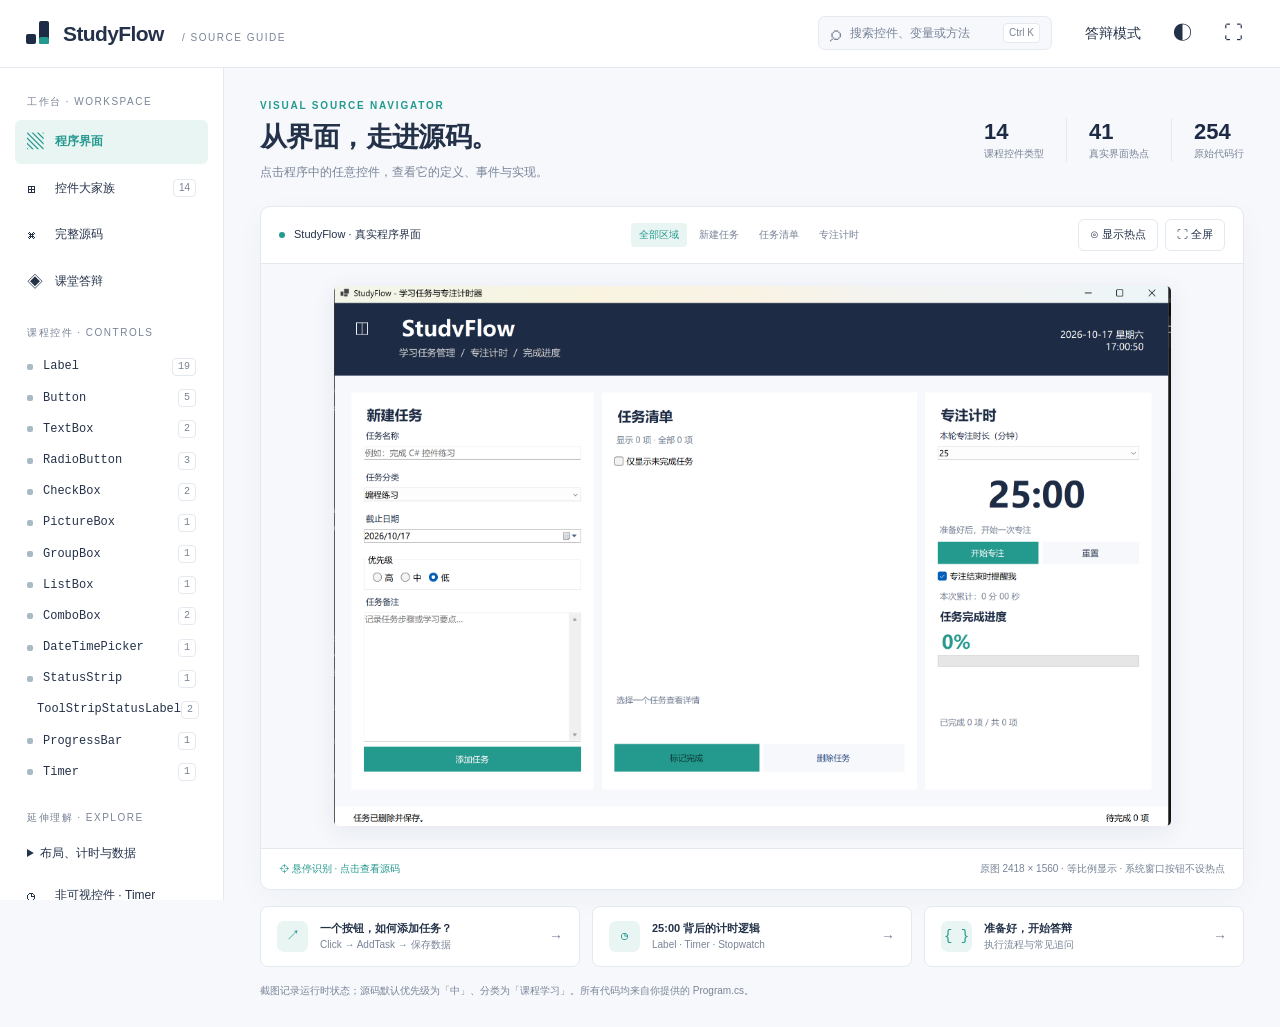
==== index.html @ b40fa9f3 "Build StudyFlow visual C# source defense guide" ====
<!doctype html>
<html lang="zh-CN">
<head>
  <meta charset="utf-8">
  <meta name="viewport" content="width=device-width, initial-scale=1">
  <meta name="theme-color" content="#1D2B44">
  <meta name="description" content="点击真实 StudyFlow 窗口，定位 C# WinForms 控件源码、事件与执行流程。">
  <title>StudyFlow · C# WinForms 可视化源码答辩系统</title>
  <link rel="icon" href="assets/favicon.svg" type="image/svg+xml">
  <link rel="stylesheet" href="style.css">
  <script defer src="data/source-text.js"></script>
  <script defer src="data/source-index.js"></script>
  <script defer src="data/controls.js"></script>
  <script defer src="data/hotspots.js"></script>
  <script defer src="data/explanations.js"></script>
  <script defer src="data/annotations.js"></script>
  <script defer src="data/teaching-lines.js"></script>
  <script defer src="code.js"></script>
  <script defer src="app.js"></script>
</head>
<body>
  <a class="skip-link" href="#main">跳到内容</a>
  <header class="topbar">
    <button class="icon-button mobile-menu" data-action="menu" aria-label="展开控件目录">☰</button>
    <a class="brand" href="#/home"><span class="brand-mark"><i></i><i></i><i></i></span><strong>StudyFlow<span> / SOURCE GUIDE</span></strong></a>
    <div class="top-actions">
      <button class="search-launch" data-action="search"><span>⌕</span> 搜索控件、变量或方法 <kbd>Ctrl K</kbd></button>
      <button class="plain-button" id="defenseToggle" data-action="defense" aria-pressed="false">答辩模式</button>
      <button class="icon-button" data-action="theme" aria-label="切换深浅主题" title="切换深浅主题">◐</button>
      <button class="icon-button" data-action="fullscreen" aria-label="全屏展示" title="全屏展示">⛶</button>
    </div>
  </header>
  <div class="app-shell">
    <aside class="sidebar" id="sidebar" aria-label="主导航"></aside>
    <main id="main" tabindex="-1"></main>
  </div>
  <dialog id="searchDialog" class="search-dialog" aria-label="搜索控件与源码">
    <div class="search-input-row"><span>⌕</span><input id="globalSearch" type="search" placeholder="试试：添加任务、TextBox、倒计时、SaveTasks" autocomplete="off" aria-label="全局搜索"><button class="icon-button" data-action="close-search" aria-label="关闭搜索">×</button></div>
    <div id="searchResults" role="list"></div>
    <footer><span>搜索控件、变量、方法和功能</span><kbd>Esc 关闭</kbd></footer>
  </dialog>
  <div id="hotspotTooltip" class="hotspot-tooltip" role="tooltip" hidden></div>
  <div id="toast" class="toast" role="status" aria-live="polite"></div>
  <noscript>请启用 JavaScript，以使用截图热点和源码导航。</noscript>
</body>
</html>
---- style.css ----
:root{--navy:#1d2b44;--teal:#24998e;--teal-soft:#e9f5f2;--bg:#f6f8fc;--surface:#fff;--text:#243249;--muted:#788497;--border:#e4e9f0;--code-bg:#f8fafc;--code-text:#28384e;--shadow:0 8px 30px #1d2b4409;--code-size:14px;--sidebar:224px;color-scheme:light}
*{box-sizing:border-box}body{margin:0;background:var(--bg);color:var(--text);font-family:Inter,"Segoe UI","Microsoft YaHei UI","Microsoft YaHei",sans-serif;font-size:14px;line-height:1.6}button,input,select{font:inherit}button,a,input,select{outline-offset:4px}button{cursor:pointer}button:disabled{cursor:not-allowed;opacity:.4}a{color:inherit;text-decoration:none}button{color:inherit}svg{display:block}button:focus-visible,a:focus-visible,input:focus-visible,select:focus-visible{outline:2px solid var(--teal)}kbd{font-family:inherit;font-size:10px;border:1px solid var(--border);padding:1px 5px;border-radius:4px;color:var(--muted)}.skip-link{position:fixed;top:-50px;left:20px;z-index:100;padding:10px;background:var(--surface)}.skip-link:focus{top:8px}
.topbar{height:68px;background:var(--surface);border-bottom:1px solid var(--border);display:flex;align-items:center;justify-content:space-between;padding:0 26px;position:sticky;top:0;z-index:30;gap:20px}.brand{display:flex;align-items:center;gap:11px;white-space:nowrap}.brand strong{font-size:21px;letter-spacing:-.6px}.brand strong span{font-size:10px;letter-spacing:1.5px;font-weight:500;color:var(--muted);margin-left:14px}.brand-mark{width:26px;height:28px;position:relative;display:block}.brand-mark i{position:absolute;width:10px;height:10px;background:var(--navy);border-radius:2px;left:0;top:14px}.brand-mark i:nth-child(2){left:13px;top:1px;height:23px}.brand-mark i:nth-child(3){left:13px;top:17px;background:var(--teal);height:7px}.top-actions{display:flex;align-items:center;gap:10px}.icon-button,.plain-button{border:1px solid transparent;background:none;border-radius:7px;padding:7px 10px}.icon-button{font-size:19px;min-width:36px;line-height:1.2}.icon-button:hover,.plain-button:hover{background:var(--bg);border-color:var(--border)}.plain-button[aria-pressed=true]{color:var(--teal);background:var(--teal-soft);border-color:#24998e40}.search-launch{display:flex;align-items:center;gap:9px;border:1px solid var(--border);border-radius:7px;background:var(--bg);color:var(--muted);padding:6px 11px;font-size:12px;margin-right:12px}.search-launch>span{font-size:22px;line-height:20px}.search-launch kbd{margin-left:24px;background:var(--surface)}.mobile-menu{display:none}
.app-shell{display:grid;grid-template-columns:var(--sidebar) minmax(0,1fr)}.sidebar{height:calc(100vh - 68px);position:sticky;top:68px;background:var(--surface);border-right:1px solid var(--border);overflow:auto;padding:26px 15px 20px;scrollbar-width:thin}.nav-group-title{font-size:10px;text-transform:uppercase;color:var(--muted);letter-spacing:1.5px;margin:22px 12px 10px}.nav-group-title:first-child{margin-top:0}.nav-link{display:flex;align-items:center;gap:10px;padding:9px 12px;margin:3px 0;border-radius:6px;font-size:12px}.nav-link:hover{background:var(--bg)}.nav-link.active{background:var(--teal-soft);color:var(--teal);font-weight:600}.nav-symbol{width:18px;font-size:16px}.nav-count{font-size:10px;margin-left:auto;border:1px solid var(--border);border-radius:4px;padding:0 5px;color:var(--muted)}.type-nav{font-family:Consolas,monospace;padding:6px 12px;font-size:12px;display:flex;align-items:center;border-radius:5px}.type-nav:hover,.type-nav.active{color:var(--teal);background:var(--teal-soft)}.type-dot{width:6px;height:6px;background:#a8bbc4;border-radius:2px;margin-right:10px}.type-nav.active .type-dot{background:var(--teal)}.side-footer{margin:24px 11px 0;padding-top:17px;border-top:1px solid var(--border);color:var(--muted);font-size:10px;line-height:1.9}.side-footer b{color:var(--teal);font-weight:500}.sidebar details>summary{cursor:pointer;padding:8px 12px;font-size:12px}.sidebar details .type-nav{font-size:11px}
main{min-width:0;padding:30px 36px 28px}.eyebrow{font-size:10px;letter-spacing:1.8px;color:var(--teal);font-weight:700;text-transform:uppercase;margin-bottom:6px}h1{font-size:27px;letter-spacing:-.6px;line-height:1.3;margin:0 0 8px;font-weight:650}h2{font-size:18px;margin:0 0 12px}h3{font-size:14px;margin:0 0 10px}p{margin:0 0 12px}.muted{color:var(--muted)}.lead{color:var(--muted);font-size:12px;margin:0}.page-heading{display:flex;justify-content:space-between;align-items:center;gap:20px;margin-bottom:24px}.small-stats{display:flex;gap:22px;padding-left:20px}.small-stats div{font-size:10px;color:var(--muted);white-space:nowrap}.small-stats strong{display:block;font-size:22px;color:var(--navy);line-height:1.25;font-weight:600}.small-stats div+div{border-left:1px solid var(--border);padding-left:22px}.workspace-card{background:var(--surface);border:1px solid var(--border);border-radius:10px;box-shadow:var(--shadow);overflow:hidden}.workspace-toolbar{display:flex;align-items:center;justify-content:space-between;gap:12px;padding:12px 18px;border-bottom:1px solid var(--border);font-size:11px}.workspace-toolbar .file-label{display:flex;align-items:center;gap:9px}.live-dot{width:6px;height:6px;border-radius:50%;background:var(--teal)}.toolbar-actions{display:flex;gap:7px;align-items:center}.button{border:1px solid var(--border);background:var(--surface);border-radius:6px;padding:6px 11px;font-size:11px;display:inline-flex;align-items:center;gap:6px;justify-content:center;line-height:1.6}.button:hover{border-color:var(--teal);color:var(--teal)}.button.primary{background:var(--teal);border-color:var(--teal);color:white}.button.active{background:var(--teal-soft);border-color:#24998e55;color:var(--teal)}.screenshot-area{padding:22px 28px;background:var(--bg);display:flex;justify-content:center}.screenshot-wrap{position:relative;width:100%;max-width:calc((100vh - 280px)*1.55);min-width:350px;line-height:0;box-shadow:0 5px 24px #1d2b4414;border-radius:5px}.screenshot-wrap img{width:100%;height:auto;display:block;border-radius:5px}.hotspot-layer{position:absolute;inset:0;width:100%;height:100%;overflow:visible}.hotspot{fill:transparent;stroke:transparent;stroke-width:2;vector-effect:non-scaling-stroke;cursor:pointer;transition:fill .1s,stroke .1s}.hotspot:hover,.hotspot:focus-visible{fill:#24998e22;stroke:var(--teal);stroke-width:2;outline:none}.show-hotspots .hotspot{stroke:#24998e88;fill:#24998e07;stroke-width:1}.hotspot.selected,.hotspot.region-active{stroke:#24998e;fill:#24998e20;stroke-width:2}.hotspot-tooltip{position:fixed;z-index:90;padding:8px 11px;background:var(--navy);color:#fff;border-radius:6px;font-size:11px;pointer-events:none;box-shadow:0 4px 12px #0003}.snapshot-footer{border-top:1px solid var(--border);display:flex;justify-content:space-between;gap:15px;padding:12px 18px;font-size:10px;color:var(--muted)}.snapshot-footer strong{color:var(--teal);font-weight:500}.home-bottom{display:grid;grid-template-columns:1fr 1fr 1fr;gap:12px;margin-top:16px}.quick-card{display:flex;align-items:center;gap:12px;border:1px solid var(--border);border-radius:8px;background:var(--surface);padding:13px 16px}.quick-card:hover{border-color:var(--teal)}.quick-card .quick-icon{width:31px;height:31px;background:var(--teal-soft);border-radius:7px;display:grid;place-items:center;color:var(--teal);font-family:Consolas,monospace}.quick-card h3{margin:0;font-size:11px}.quick-card p{margin:0;font-size:10px;color:var(--muted)}.quick-card .arrow{margin-left:auto;color:var(--muted)}.page-footnote{font-size:10px;color:var(--muted);margin:16px 0 0}.region-tabs{display:flex;gap:4px}.region-tabs button{background:none;border:0;border-radius:4px;padding:4px 8px;color:var(--muted);font-size:10px}.region-tabs button.active{background:var(--teal-soft);color:var(--teal)}
.breadcrumbs{font-size:10px;color:var(--muted);margin-bottom:15px;display:flex;gap:8px;align-items:center}.breadcrumbs a:hover{color:var(--teal)}.control-heading{margin-bottom:18px}.control-title-row{display:flex;align-items:center;justify-content:space-between;gap:15px}.control-title-row h1{font-size:25px}.badge{display:inline-block;font:11px Consolas,monospace;color:var(--teal);background:var(--teal-soft);border:1px solid #24998e22;border-radius:5px;padding:3px 8px;margin-right:6px}.instances{display:flex;flex-wrap:wrap;gap:6px;margin-top:16px}.instance{font-size:11px;color:var(--muted);border:1px solid var(--border);border-radius:5px;padding:4px 9px;background:var(--surface)}.instance.active{border-color:var(--teal);color:var(--teal);background:var(--teal-soft)}.detail-grid{display:grid;grid-template-columns:minmax(0,1fr) 290px;gap:20px;align-items:start}.detail-grid.no-explanation{grid-template-columns:1fr}.tabs{display:flex;border-bottom:1px solid var(--border);padding:0 8px;overflow:auto;background:var(--surface)}.tab{font-size:11px;padding:13px 12px;border:0;border-bottom:2px solid transparent;white-space:nowrap;background:none;color:var(--muted)}.tab.active{color:var(--teal);border-bottom-color:var(--teal);font-weight:600}.code-options{display:flex;justify-content:space-between;align-items:center;padding:10px 14px;gap:10px;background:var(--surface);border-bottom:1px solid var(--border)}.segmented{display:inline-flex;border:1px solid var(--border);padding:3px;border-radius:6px;background:var(--bg)}.segmented button{font-size:10px;padding:4px 9px;border:0;background:none;color:var(--muted);border-radius:4px}.segmented button.active{background:var(--surface);box-shadow:0 1px 4px #1d2b4410;color:var(--text)}.font-buttons{display:flex;align-items:center;gap:6px;font-size:10px;color:var(--muted)}.font-buttons button{font-size:12px;padding:3px 7px}.snippet+.snippet{border-top:1px solid var(--border)}.snippet-title{display:flex;justify-content:space-between;align-items:center;gap:10px;background:var(--surface);padding:11px 15px;font-size:10px;color:var(--muted)}.snippet-title b{color:var(--text);font-weight:500}.snippet-actions{display:flex;gap:8px;white-space:nowrap}.text-button{border:0;background:none;color:var(--teal);font-size:10px;cursor:pointer;padding:0}.code-scroll{overflow:auto;background:var(--code-bg);max-height:61vh}.code-content{font:var(--code-size)/1.8 Consolas,"Cascadia Code","SFMono-Regular",monospace;tab-size:4;padding:16px 0;margin:0;min-width:max-content;color:var(--code-text)}.code-line{display:flex;min-height:1.8em;white-space:pre;padding-right:24px}.line-number{width:58px;flex-shrink:0;color:#9aa6b4;text-align:right;padding-right:18px;user-select:none;font-size:.85em;position:sticky;left:0;background:var(--code-bg);border:0;cursor:pointer;font-family:inherit}.line-number:hover{color:var(--teal)}.line-code{display:block;white-space:pre;min-width:0}.code-line.highlight{background:#24998e13;box-shadow:inset 3px 0 var(--teal)}.code-line.highlight .line-number{background:var(--teal-soft);color:var(--teal)}.token-keyword{color:#8952b5}.token-string{color:#257b68}.token-comment{color:#7a8c91;font-style:italic}.token-number{color:#b16d37}.token-type{color:#2f79a2}.token-method{color:#386db0}.line-annotation{color:#569580;white-space:pre}.annotation-note{font-size:10px;background:var(--teal-soft);color:var(--teal);padding:8px 15px}.empty-state{padding:38px;text-align:center;color:var(--muted);font-size:12px}.method-links{display:flex;flex-wrap:wrap;gap:7px;padding:14px;border-top:1px solid var(--border)}.related-nav{display:flex;justify-content:space-between;padding:12px 14px;border-top:1px solid var(--border)}.explanation-panel{background:var(--surface);border:1px solid var(--border);border-radius:9px;padding:18px;font-size:12px}.explanation-panel h3{margin-top:18px;font-size:12px}.explanation-panel h3:first-child{margin-top:0}.explanation-panel p{font-size:11px;line-height:1.9}.explanation-panel .mini-preview{position:relative;margin:0 0 10px;line-height:0;overflow:hidden;border-radius:5px;border:1px solid var(--border)}.mini-preview img{width:100%;display:block}.mini-preview svg{position:absolute;inset:0;width:100%;height:100%}.mini-selected{fill:#24998e35;stroke:#24998e;stroke-width:3;vector-effect:non-scaling-stroke}.mini-caption{font-size:10px;display:flex;justify-content:space-between;color:var(--muted)}.callout{background:var(--teal-soft);border-left:3px solid var(--teal);padding:12px;font-size:11px;line-height:1.9;margin:12px 0;border-radius:0 5px 5px 0}.explanation-level{display:flex;gap:5px;margin-top:18px}.qa-item{border-top:1px solid var(--border);padding:10px 0}.qa-item summary{cursor:pointer;font-size:11px;font-weight:500;line-height:1.7}.qa-item p{padding-top:9px;margin-bottom:0;color:var(--muted)}.flow-strip{display:flex;flex-wrap:wrap;align-items:center;gap:8px;padding:18px}.flow-node{border:1px solid var(--border);border-radius:5px;padding:8px 10px;font:11px Consolas,"Microsoft YaHei",monospace;background:var(--surface);display:inline-flex;align-items:center;gap:7px}.flow-node[href]:hover{color:var(--teal);border-color:var(--teal)}.flow-arrow{color:#a5b5c2}.flow-note{padding:0 18px 15px;color:var(--muted);font-size:11px}.source-layout{display:grid;grid-template-columns:185px minmax(0,1fr);gap:16px}.method-directory{border:1px solid var(--border);border-radius:8px;background:var(--surface);padding:13px;max-height:76vh;overflow:auto}.method-directory h3{font-size:11px}.method-directory a{display:flex;justify-content:space-between;gap:4px;font:10px Consolas,monospace;padding:7px 5px;border-radius:4px}.method-directory a:hover,.method-directory a.active{background:var(--teal-soft);color:var(--teal)}.method-directory span{color:var(--muted)}.source-tools{display:flex;flex-wrap:wrap;gap:7px;align-items:center;padding:12px;border-bottom:1px solid var(--border)}input,select{border:1px solid var(--border);background:var(--surface);color:var(--text);border-radius:5px;padding:6px 9px;font-size:11px}#sourceSearch{flex:1;min-width:130px}#lineInput{width:70px}.source-view .code-scroll{max-height:70vh}.source-fold{display:flex;gap:8px;border:0;background:var(--surface);border-block:1px solid var(--border);padding:7px 18px;font:11px Consolas,monospace;cursor:pointer;color:var(--muted);width:100%;text-align:left}.source-fold:hover{color:var(--teal)}.source-meta{font-size:10px;color:var(--muted);padding:8px 14px;display:flex;justify-content:space-between;border-top:1px solid var(--border)}.catalog-section-title{display:flex;align-items:center;gap:12px;margin:26px 0 13px;font-size:14px}.catalog-section-title span{font-size:11px;font-weight:400;color:var(--muted)}.catalog-grid{display:grid;grid-template-columns:repeat(3,minmax(0,1fr));gap:13px}.control-card{border:1px solid var(--border);background:var(--surface);border-radius:8px;padding:20px;transition:border-color .1s}.control-card:hover{border-color:var(--teal)}.card-type{display:flex;justify-content:space-between;font:14px Consolas,monospace;margin-bottom:8px}.card-type span{font-size:10px;color:var(--muted)}.control-card p{font-size:11px;color:var(--muted);margin:0 0 13px;line-height:1.8}.card-footer{font-size:10px;color:var(--teal)}.defense-intro{display:grid;grid-template-columns:1.4fr 1fr;gap:18px;margin-bottom:24px}.intro-block{padding:23px;border:1px solid var(--border);border-radius:9px;background:var(--surface)}.intro-block p{font-size:12px;line-height:1.9;color:var(--muted)}.shortcut{display:flex;justify-content:space-between;align-items:center;padding:7px 0;font-size:11px}.flow-card{margin-bottom:14px}.flow-card>h3{padding:17px 18px 0;margin:0}.questions-grid{display:grid;grid-template-columns:1fr 1fr;gap:15px}.questions-block{border:1px solid var(--border);border-radius:8px;background:var(--surface);padding:19px}.questions-block h3{font:13px Consolas,monospace;color:var(--teal)}.questions-block .qa-item p{font-size:12px;line-height:1.9}.questions-block .qa-item summary{font-size:12px}
.search-dialog{padding:0;border:1px solid var(--border);border-radius:12px;width:650px;max-width:90vw;margin:14vh auto 0;background:var(--surface);color:var(--text);box-shadow:0 20px 80px #0003}.search-dialog::backdrop{background:#182a4055;backdrop-filter:blur(3px)}.search-input-row{display:flex;align-items:center;padding:12px 16px;border-bottom:1px solid var(--border);gap:12px}.search-input-row>span{font-size:25px;color:var(--teal)}.search-input-row input{flex:1;border:0;background:none;font-size:13px;min-width:0;outline:0}#searchResults{max-height:49vh;overflow:auto;padding:8px}.search-result{display:flex;align-items:center;justify-content:space-between;padding:11px 13px;border-radius:6px;gap:16px}.search-result:hover,.search-result:focus{background:var(--teal-soft)}.search-result b{font-size:12px;font-weight:500}.search-result small{display:block;font-size:10px;color:var(--muted)}.search-result>span{font-size:10px;color:var(--muted)}.search-dialog footer{padding:10px 17px;border-top:1px solid var(--border);font-size:10px;color:var(--muted);display:flex;justify-content:space-between}.toast{position:fixed;bottom:26px;left:50%;transform:translateX(-50%) translateY(15px);opacity:0;pointer-events:none;background:var(--navy);color:white;padding:10px 18px;border-radius:7px;z-index:120;font-size:12px;transition:.15s}.toast.visible{opacity:1;transform:translateX(-50%) translateY(0)}
body.dark{--navy:#dbe5f4;--bg:#101a28;--surface:#172334;--text:#d3dce8;--muted:#93a3b6;--border:#2a394c;--teal:#5bc5b4;--teal-soft:#183b3c;--code-bg:#121e2d;--code-text:#d4ddeb;--shadow:none;color-scheme:dark}body.dark .brand-mark i{background:#dae4f1}body.dark .brand-mark i:last-child{background:var(--teal)}body.dark .hotspot-tooltip,body.dark .toast{background:#24444e;color:#fff}body.dark .token-keyword{color:#c89ce5}body.dark .token-string{color:#8ac8a8}body.dark .token-type{color:#78bdd4}body.dark .token-method{color:#8cb4ea}body.dark .token-number{color:#dfb380}body.dark .line-annotation{color:#80b8a4}.defense-mode{--code-size:19px}.defense-mode .brand strong span,.defense-mode .side-footer,.defense-mode .page-footnote,.defense-mode .small-stats{display:none}.defense-mode .explanation-panel p,.defense-mode .callout,.defense-mode .qa-item summary{font-size:14px}.defense-mode main{padding-top:22px}.defense-mode .detail-grid{grid-template-columns:minmax(0,1fr) 330px}.defense-mode .detail-grid.no-explanation{grid-template-columns:1fr}.defense-mode .sidebar{--sidebar:194px}.defense-mode .screenshot-wrap{max-width:calc((100vh - 260px)*1.55)}
.mini-preview img{height:auto}.screenshot-wrap{max-width:calc((100vh - 360px)*1.55)}.defense-mode .screenshot-wrap{max-width:calc((100vh - 300px)*1.55)}
@media(min-width:1750px){main{padding:34px 48px}.detail-grid{grid-template-columns:minmax(0,1fr) 340px}.explanation-panel p{font-size:13px}.explanation-panel h3{font-size:14px}.code-content{--code-size:15px}.defense-mode .code-content{--code-size:20px}}
@media(max-width:1200px){:root{--sidebar:194px}main{padding:25px 22px}.brand strong span{display:none}.search-launch{margin-right:0}.search-launch kbd{margin-left:8px}.detail-grid{grid-template-columns:minmax(0,1fr) 245px;gap:14px}.explanation-panel{padding:14px}.tab{padding:12px 9px;font-size:10px}.small-stats{gap:14px}.screenshot-area{padding:20px}.catalog-grid{grid-template-columns:repeat(2,1fr)}.region-tabs{display:none}.source-layout{grid-template-columns:160px minmax(0,1fr)}.defense-mode .detail-grid{grid-template-columns:minmax(0,1fr) 260px}}
@media(max-width:900px){:root{--sidebar:172px}.topbar{padding:0 17px}.top-actions{gap:3px}.search-launch{font-size:0;padding:5px 9px}.search-launch kbd{display:none}.detail-grid,.defense-mode .detail-grid{grid-template-columns:minmax(0,1fr)}.explanation-panel{display:grid;grid-template-columns:1fr 1fr;gap:18px}.small-stats{display:none}.home-bottom{grid-template-columns:1fr}.quick-card{padding:10px 14px}.screenshot-wrap{max-width:100%;min-width:0}.screenshot-area{padding:14px}.source-layout{grid-template-columns:1fr}.method-directory{display:none}.snapshot-footer{flex-direction:column;gap:3px}.questions-grid{grid-template-columns:1fr}.defense-intro{grid-template-columns:1fr}.sidebar{padding:20px 9px}.type-nav{font-size:11px}.brand strong{font-size:19px}}
@media(max-width:650px){.mobile-menu{display:inline-block}.topbar{height:58px;padding:0 12px;gap:8px}.brand{margin-right:auto}.brand strong{font-size:18px}.brand-mark{display:none}.plain-button{font-size:11px;padding:6px}.icon-button{min-width:28px;padding:5px}.app-shell{display:block}.sidebar{display:none;position:fixed;top:58px;left:0;width:230px;height:calc(100vh - 58px);z-index:35;box-shadow:12px 0 40px #0002}.sidebar.open{display:block}main{padding:21px 15px}.page-heading{margin-bottom:18px}h1{font-size:23px}.lead{font-size:11px}.toolbar-actions{flex-wrap:wrap;justify-content:flex-end}.workspace-toolbar{padding:10px}.workspace-toolbar .file-label{font-size:10px}.screenshot-area{padding:8px}.snapshot-footer{padding:10px;font-size:9px}.page-footnote{font-size:9px}.control-title-row{align-items:start}.control-title-row h1{font-size:22px}.control-title-row>.button{font-size:10px;white-space:nowrap}.catalog-grid{grid-template-columns:1fr}.explanation-panel{display:block}.explanation-panel .mini-preview{max-width:260px}.code-options{padding:8px;flex-wrap:wrap}.snippet-title{padding:9px;font-size:9px;align-items:start}.snippet-title>span{max-width:60%}.snippet-actions{flex-direction:column;gap:5px}.code-content{font-size:12px}.defense-mode .code-content{font-size:17px}.line-number{width:43px;padding-right:10px}.code-scroll{max-height:57vh}.source-tools{padding:8px}.home-bottom{gap:8px}.search-dialog{margin-top:10vh}.search-input-row{padding:9px}.search-input-row input{font-size:11px}.top-actions .search-launch{border:0;background:none}.brand{gap:0}.flow-strip{gap:6px}.flow-node{font-size:10px}.breadcrumbs{flex-wrap:wrap}.source-meta{font-size:9px;gap:9px}.control-card{padding:17px}}
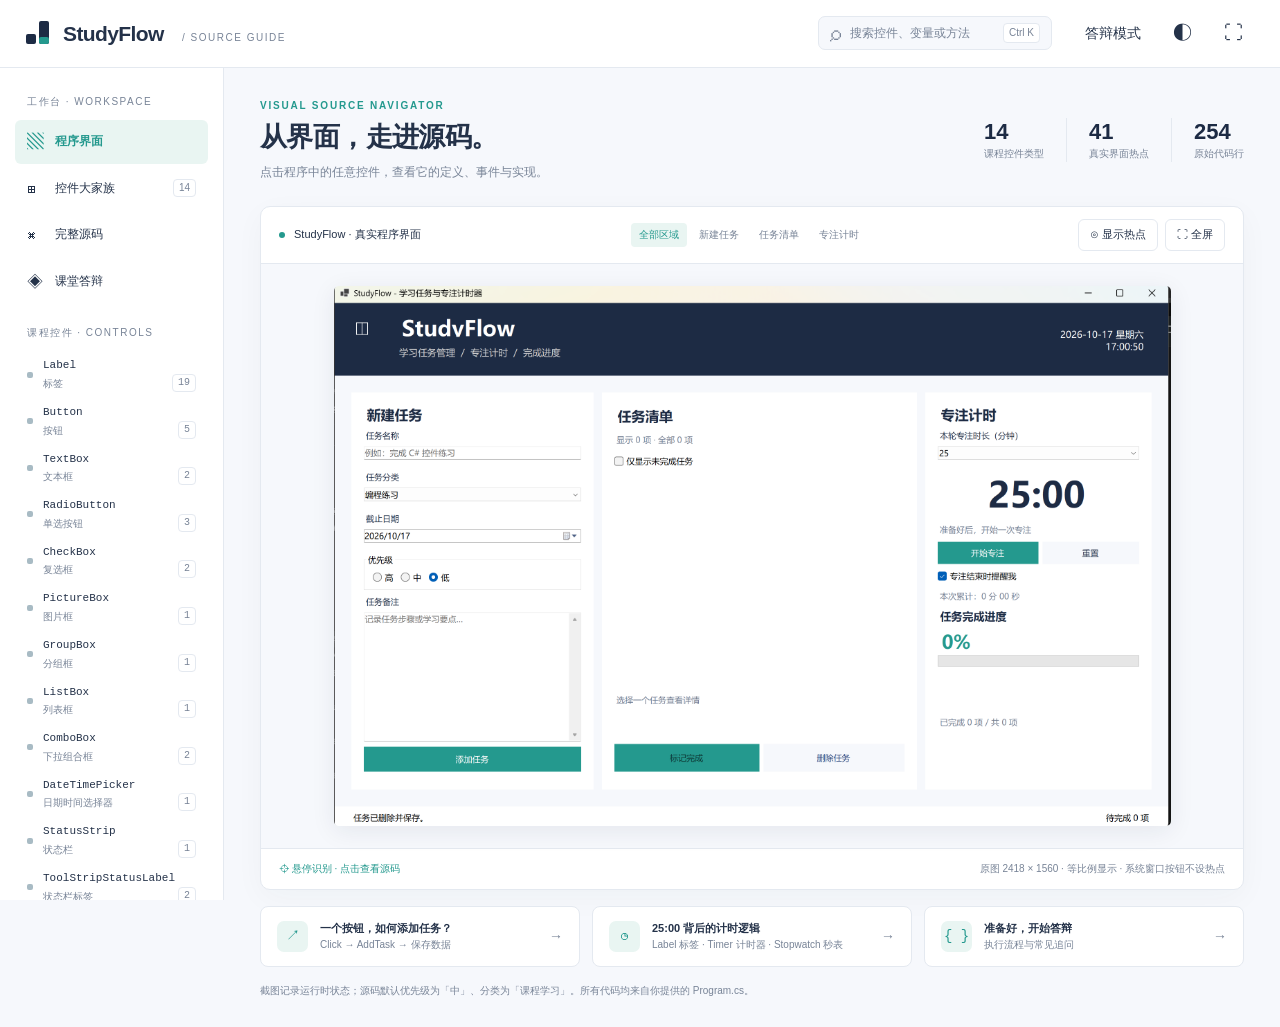
==== commit e4f85402: "Display Chinese names directly after control type names" ====
--- a/index.html
+++ b/index.html
@@ -7,7 +7,7 @@
   <meta name="description" content="点击真实 StudyFlow 窗口，定位 C# WinForms 控件源码、事件与执行流程。">
   <title>StudyFlow · C# WinForms 可视化源码答辩系统</title>
   <link rel="icon" href="assets/favicon.svg" type="image/svg+xml">
-  <link rel="stylesheet" href="style.css">
+  <link rel="stylesheet" href="style.css?v=20261017-zh2">
   <script defer src="data/source-text.js"></script>
   <script defer src="data/source-index.js"></script>
   <script defer src="data/controls.js"></script>
@@ -16,7 +16,7 @@
   <script defer src="data/annotations.js"></script>
   <script defer src="data/teaching-lines.js"></script>
   <script defer src="code.js"></script>
-  <script defer src="app.js"></script>
+  <script defer src="app.js?v=20261017-zh2"></script>
 </head>
 <body>
   <a class="skip-link" href="#main">跳到内容</a>
--- a/style.css
+++ b/style.css
@@ -1,5 +1,6 @@
 :root{--navy:#1d2b44;--teal:#24998e;--teal-soft:#e9f5f2;--bg:#f6f8fc;--surface:#fff;--text:#243249;--muted:#788497;--border:#e4e9f0;--code-bg:#f8fafc;--code-text:#28384e;--shadow:0 8px 30px #1d2b4409;--code-size:14px;--sidebar:224px;color-scheme:light}
 *{box-sizing:border-box}body{margin:0;background:var(--bg);color:var(--text);font-family:Inter,"Segoe UI","Microsoft YaHei UI","Microsoft YaHei",sans-serif;font-size:14px;line-height:1.6}button,input,select{font:inherit}button,a,input,select{outline-offset:4px}button{cursor:pointer}button:disabled{cursor:not-allowed;opacity:.4}a{color:inherit;text-decoration:none}button{color:inherit}svg{display:block}button:focus-visible,a:focus-visible,input:focus-visible,select:focus-visible{outline:2px solid var(--teal)}kbd{font-family:inherit;font-size:10px;border:1px solid var(--border);padding:1px 5px;border-radius:4px;color:var(--muted)}.skip-link{position:fixed;top:-50px;left:20px;z-index:100;padding:10px;background:var(--surface)}.skip-link:focus{top:8px}
+.type-nav{position:relative}.type-nav .type-name{min-width:0;flex:1;overflow-wrap:anywhere;font-size:11px}.type-nav .type-dot{flex-shrink:0}.type-nav .type-english{display:block}.type-nav .type-chinese{display:block;font:10px/1.7 "Segoe UI","Microsoft YaHei UI",sans-serif;color:var(--muted);padding-right:25px}.type-nav .nav-count{position:absolute;right:12px;bottom:6px;margin:0}.card-type .type-name{font-weight:500;min-width:0;overflow-wrap:anywhere;padding-right:12px}.card-type>span:last-child{flex-shrink:0}@media(max-width:900px){.type-nav .type-name{font-size:10px}}
 .topbar{height:68px;background:var(--surface);border-bottom:1px solid var(--border);display:flex;align-items:center;justify-content:space-between;padding:0 26px;position:sticky;top:0;z-index:30;gap:20px}.brand{display:flex;align-items:center;gap:11px;white-space:nowrap}.brand strong{font-size:21px;letter-spacing:-.6px}.brand strong span{font-size:10px;letter-spacing:1.5px;font-weight:500;color:var(--muted);margin-left:14px}.brand-mark{width:26px;height:28px;position:relative;display:block}.brand-mark i{position:absolute;width:10px;height:10px;background:var(--navy);border-radius:2px;left:0;top:14px}.brand-mark i:nth-child(2){left:13px;top:1px;height:23px}.brand-mark i:nth-child(3){left:13px;top:17px;background:var(--teal);height:7px}.top-actions{display:flex;align-items:center;gap:10px}.icon-button,.plain-button{border:1px solid transparent;background:none;border-radius:7px;padding:7px 10px}.icon-button{font-size:19px;min-width:36px;line-height:1.2}.icon-button:hover,.plain-button:hover{background:var(--bg);border-color:var(--border)}.plain-button[aria-pressed=true]{color:var(--teal);background:var(--teal-soft);border-color:#24998e40}.search-launch{display:flex;align-items:center;gap:9px;border:1px solid var(--border);border-radius:7px;background:var(--bg);color:var(--muted);padding:6px 11px;font-size:12px;margin-right:12px}.search-launch>span{font-size:22px;line-height:20px}.search-launch kbd{margin-left:24px;background:var(--surface)}.mobile-menu{display:none}
 .app-shell{display:grid;grid-template-columns:var(--sidebar) minmax(0,1fr)}.sidebar{height:calc(100vh - 68px);position:sticky;top:68px;background:var(--surface);border-right:1px solid var(--border);overflow:auto;padding:26px 15px 20px;scrollbar-width:thin}.nav-group-title{font-size:10px;text-transform:uppercase;color:var(--muted);letter-spacing:1.5px;margin:22px 12px 10px}.nav-group-title:first-child{margin-top:0}.nav-link{display:flex;align-items:center;gap:10px;padding:9px 12px;margin:3px 0;border-radius:6px;font-size:12px}.nav-link:hover{background:var(--bg)}.nav-link.active{background:var(--teal-soft);color:var(--teal);font-weight:600}.nav-symbol{width:18px;font-size:16px}.nav-count{font-size:10px;margin-left:auto;border:1px solid var(--border);border-radius:4px;padding:0 5px;color:var(--muted)}.type-nav{font-family:Consolas,monospace;padding:6px 12px;font-size:12px;display:flex;align-items:center;border-radius:5px}.type-nav:hover,.type-nav.active{color:var(--teal);background:var(--teal-soft)}.type-dot{width:6px;height:6px;background:#a8bbc4;border-radius:2px;margin-right:10px}.type-nav.active .type-dot{background:var(--teal)}.side-footer{margin:24px 11px 0;padding-top:17px;border-top:1px solid var(--border);color:var(--muted);font-size:10px;line-height:1.9}.side-footer b{color:var(--teal);font-weight:500}.sidebar details>summary{cursor:pointer;padding:8px 12px;font-size:12px}.sidebar details .type-nav{font-size:11px}
 main{min-width:0;padding:30px 36px 28px}.eyebrow{font-size:10px;letter-spacing:1.8px;color:var(--teal);font-weight:700;text-transform:uppercase;margin-bottom:6px}h1{font-size:27px;letter-spacing:-.6px;line-height:1.3;margin:0 0 8px;font-weight:650}h2{font-size:18px;margin:0 0 12px}h3{font-size:14px;margin:0 0 10px}p{margin:0 0 12px}.muted{color:var(--muted)}.lead{color:var(--muted);font-size:12px;margin:0}.page-heading{display:flex;justify-content:space-between;align-items:center;gap:20px;margin-bottom:24px}.small-stats{display:flex;gap:22px;padding-left:20px}.small-stats div{font-size:10px;color:var(--muted);white-space:nowrap}.small-stats strong{display:block;font-size:22px;color:var(--navy);line-height:1.25;font-weight:600}.small-stats div+div{border-left:1px solid var(--border);padding-left:22px}.workspace-card{background:var(--surface);border:1px solid var(--border);border-radius:10px;box-shadow:var(--shadow);overflow:hidden}.workspace-toolbar{display:flex;align-items:center;justify-content:space-between;gap:12px;padding:12px 18px;border-bottom:1px solid var(--border);font-size:11px}.workspace-toolbar .file-label{display:flex;align-items:center;gap:9px}.live-dot{width:6px;height:6px;border-radius:50%;background:var(--teal)}.toolbar-actions{display:flex;gap:7px;align-items:center}.button{border:1px solid var(--border);background:var(--surface);border-radius:6px;padding:6px 11px;font-size:11px;display:inline-flex;align-items:center;gap:6px;justify-content:center;line-height:1.6}.button:hover{border-color:var(--teal);color:var(--teal)}.button.primary{background:var(--teal);border-color:var(--teal);color:white}.button.active{background:var(--teal-soft);border-color:#24998e55;color:var(--teal)}.screenshot-area{padding:22px 28px;background:var(--bg);display:flex;justify-content:center}.screenshot-wrap{position:relative;width:100%;max-width:calc((100vh - 280px)*1.55);min-width:350px;line-height:0;box-shadow:0 5px 24px #1d2b4414;border-radius:5px}.screenshot-wrap img{width:100%;height:auto;display:block;border-radius:5px}.hotspot-layer{position:absolute;inset:0;width:100%;height:100%;overflow:visible}.hotspot{fill:transparent;stroke:transparent;stroke-width:2;vector-effect:non-scaling-stroke;cursor:pointer;transition:fill .1s,stroke .1s}.hotspot:hover,.hotspot:focus-visible{fill:#24998e22;stroke:var(--teal);stroke-width:2;outline:none}.show-hotspots .hotspot{stroke:#24998e88;fill:#24998e07;stroke-width:1}.hotspot.selected,.hotspot.region-active{stroke:#24998e;fill:#24998e20;stroke-width:2}.hotspot-tooltip{position:fixed;z-index:90;padding:8px 11px;background:var(--navy);color:#fff;border-radius:6px;font-size:11px;pointer-events:none;box-shadow:0 4px 12px #0003}.snapshot-footer{border-top:1px solid var(--border);display:flex;justify-content:space-between;gap:15px;padding:12px 18px;font-size:10px;color:var(--muted)}.snapshot-footer strong{color:var(--teal);font-weight:500}.home-bottom{display:grid;grid-template-columns:1fr 1fr 1fr;gap:12px;margin-top:16px}.quick-card{display:flex;align-items:center;gap:12px;border:1px solid var(--border);border-radius:8px;background:var(--surface);padding:13px 16px}.quick-card:hover{border-color:var(--teal)}.quick-card .quick-icon{width:31px;height:31px;background:var(--teal-soft);border-radius:7px;display:grid;place-items:center;color:var(--teal);font-family:Consolas,monospace}.quick-card h3{margin:0;font-size:11px}.quick-card p{margin:0;font-size:10px;color:var(--muted)}.quick-card .arrow{margin-left:auto;color:var(--muted)}.page-footnote{font-size:10px;color:var(--muted);margin:16px 0 0}.region-tabs{display:flex;gap:4px}.region-tabs button{background:none;border:0;border-radius:4px;padding:4px 8px;color:var(--muted);font-size:10px}.region-tabs button.active{background:var(--teal-soft);color:var(--teal)}
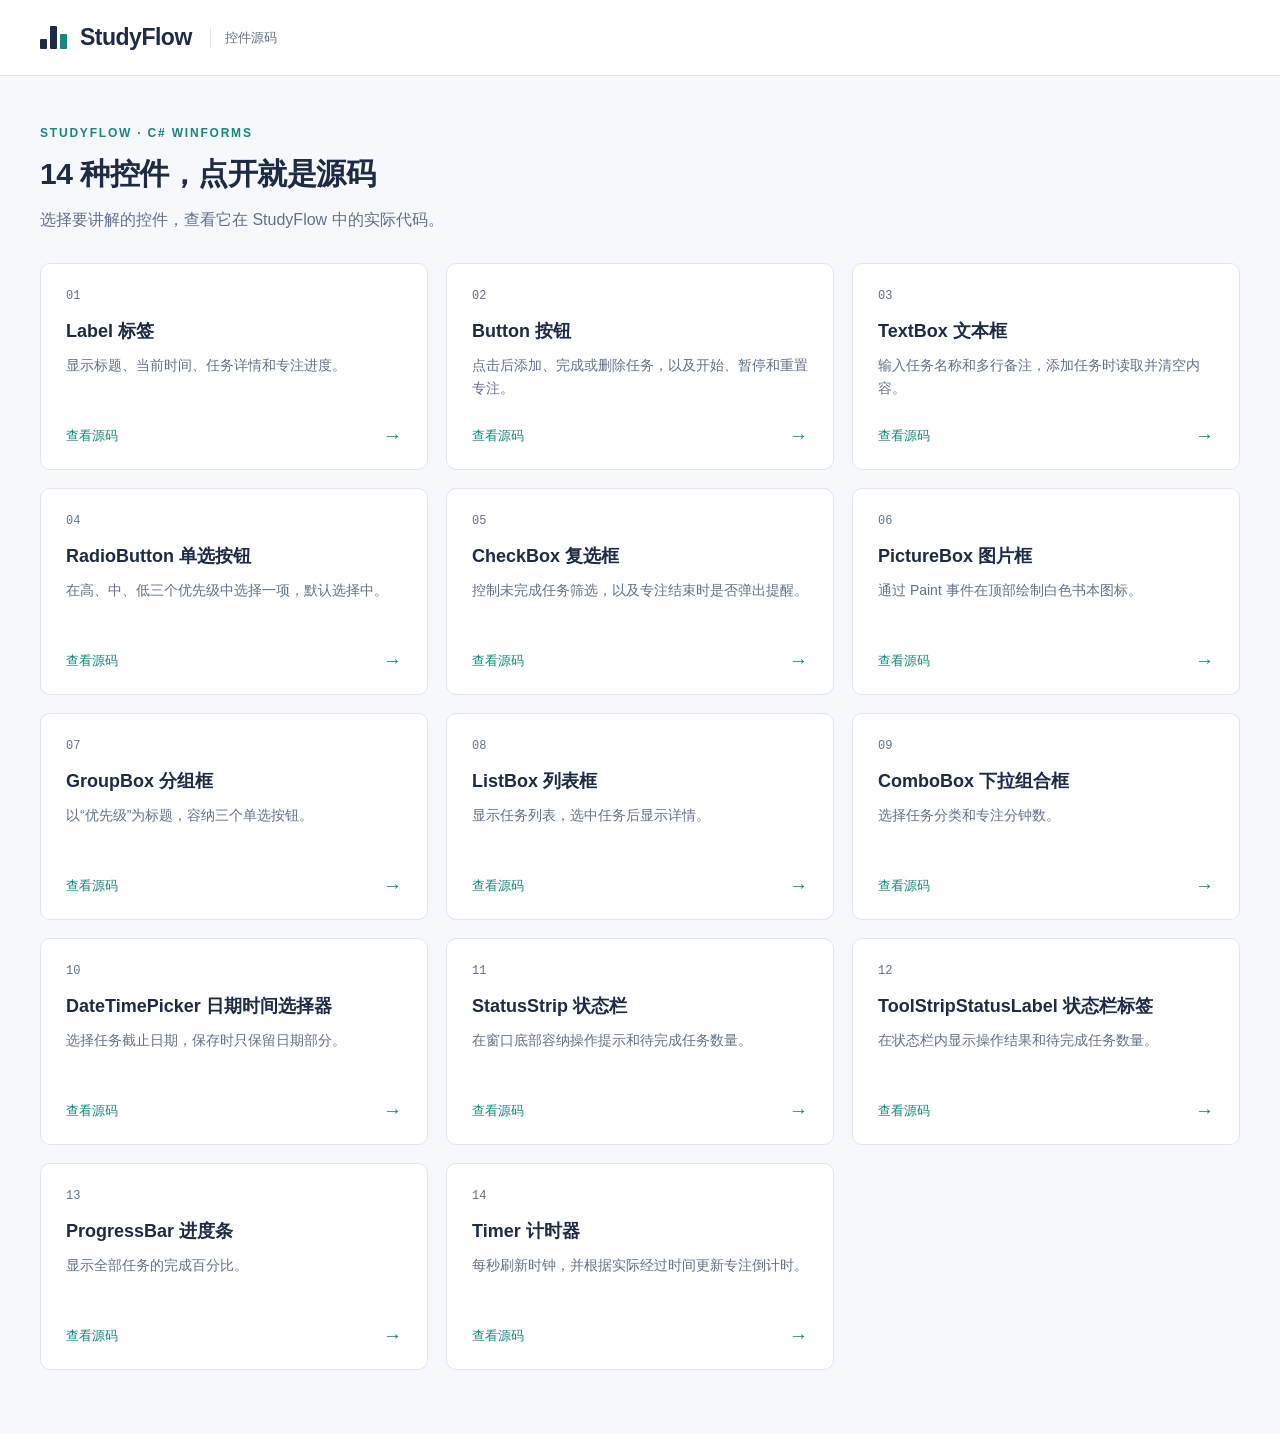
==== commit a9273e0b: "Simplify guide to 14 controls with direct source views" ====
--- a/index.html
+++ b/index.html
@@ -4,43 +4,25 @@
   <meta charset="utf-8">
   <meta name="viewport" content="width=device-width, initial-scale=1">
   <meta name="theme-color" content="#1D2B44">
-  <meta name="description" content="点击真实 StudyFlow 窗口，定位 C# WinForms 控件源码、事件与执行流程。">
-  <title>StudyFlow · C# WinForms 可视化源码答辩系统</title>
+  <meta name="description" content="14 种 C# WinForms 控件，点击即可查看 StudyFlow 项目中的对应源码。">
+  <title>StudyFlow · 14 种控件源码</title>
   <link rel="icon" href="assets/favicon.svg" type="image/svg+xml">
-  <link rel="stylesheet" href="style.css?v=20261017-zh2">
+  <link rel="stylesheet" href="style.css?v=simple14-1">
   <script defer src="data/source-text.js"></script>
-  <script defer src="data/source-index.js"></script>
-  <script defer src="data/controls.js"></script>
-  <script defer src="data/hotspots.js"></script>
-  <script defer src="data/explanations.js"></script>
-  <script defer src="data/annotations.js"></script>
-  <script defer src="data/teaching-lines.js"></script>
+  <script defer src="data/simple-controls.js?v=simple14-1"></script>
   <script defer src="code.js"></script>
-  <script defer src="app.js?v=20261017-zh2"></script>
+  <script defer src="app.js?v=simple14-1"></script>
 </head>
 <body>
   <a class="skip-link" href="#main">跳到内容</a>
   <header class="topbar">
-    <button class="icon-button mobile-menu" data-action="menu" aria-label="展开控件目录">☰</button>
-    <a class="brand" href="#/home"><span class="brand-mark"><i></i><i></i><i></i></span><strong>StudyFlow<span> / SOURCE GUIDE</span></strong></a>
-    <div class="top-actions">
-      <button class="search-launch" data-action="search"><span>⌕</span> 搜索控件、变量或方法 <kbd>Ctrl K</kbd></button>
-      <button class="plain-button" id="defenseToggle" data-action="defense" aria-pressed="false">答辩模式</button>
-      <button class="icon-button" data-action="theme" aria-label="切换深浅主题" title="切换深浅主题">◐</button>
-      <button class="icon-button" data-action="fullscreen" aria-label="全屏展示" title="全屏展示">⛶</button>
-    </div>
+    <a class="brand" href="#/controls"><span class="brand-mark" aria-hidden="true"><i></i><i></i><i></i></span>StudyFlow <span class="brand-caption">控件源码</span></a>
+    <a id="backLink" class="back-link" href="#/controls" hidden>← 全部 14 种控件</a>
   </header>
-  <div class="app-shell">
-    <aside class="sidebar" id="sidebar" aria-label="主导航"></aside>
+  <div class="workspace">
+    <aside class="sidebar" aria-label="14 种控件"><p class="nav-heading">选择控件 <span>14</span></p><nav id="controlNav"></nav></aside>
     <main id="main" tabindex="-1"></main>
   </div>
-  <dialog id="searchDialog" class="search-dialog" aria-label="搜索控件与源码">
-    <div class="search-input-row"><span>⌕</span><input id="globalSearch" type="search" placeholder="试试：添加任务、TextBox、倒计时、SaveTasks" autocomplete="off" aria-label="全局搜索"><button class="icon-button" data-action="close-search" aria-label="关闭搜索">×</button></div>
-    <div id="searchResults" role="list"></div>
-    <footer><span>搜索控件、变量、方法和功能</span><kbd>Esc 关闭</kbd></footer>
-  </dialog>
-  <div id="hotspotTooltip" class="hotspot-tooltip" role="tooltip" hidden></div>
-  <div id="toast" class="toast" role="status" aria-live="polite"></div>
-  <noscript>请启用 JavaScript，以使用截图热点和源码导航。</noscript>
+  <noscript>请启用 JavaScript，以查看各控件的源码。</noscript>
 </body>
 </html>
--- a/style.css
+++ b/style.css
@@ -1,14 +1,63 @@
-:root{--navy:#1d2b44;--teal:#24998e;--teal-soft:#e9f5f2;--bg:#f6f8fc;--surface:#fff;--text:#243249;--muted:#788497;--border:#e4e9f0;--code-bg:#f8fafc;--code-text:#28384e;--shadow:0 8px 30px #1d2b4409;--code-size:14px;--sidebar:224px;color-scheme:light}
-*{box-sizing:border-box}body{margin:0;background:var(--bg);color:var(--text);font-family:Inter,"Segoe UI","Microsoft YaHei UI","Microsoft YaHei",sans-serif;font-size:14px;line-height:1.6}button,input,select{font:inherit}button,a,input,select{outline-offset:4px}button{cursor:pointer}button:disabled{cursor:not-allowed;opacity:.4}a{color:inherit;text-decoration:none}button{color:inherit}svg{display:block}button:focus-visible,a:focus-visible,input:focus-visible,select:focus-visible{outline:2px solid var(--teal)}kbd{font-family:inherit;font-size:10px;border:1px solid var(--border);padding:1px 5px;border-radius:4px;color:var(--muted)}.skip-link{position:fixed;top:-50px;left:20px;z-index:100;padding:10px;background:var(--surface)}.skip-link:focus{top:8px}
-.type-nav{position:relative}.type-nav .type-name{min-width:0;flex:1;overflow-wrap:anywhere;font-size:11px}.type-nav .type-dot{flex-shrink:0}.type-nav .type-english{display:block}.type-nav .type-chinese{display:block;font:10px/1.7 "Segoe UI","Microsoft YaHei UI",sans-serif;color:var(--muted);padding-right:25px}.type-nav .nav-count{position:absolute;right:12px;bottom:6px;margin:0}.card-type .type-name{font-weight:500;min-width:0;overflow-wrap:anywhere;padding-right:12px}.card-type>span:last-child{flex-shrink:0}@media(max-width:900px){.type-nav .type-name{font-size:10px}}
-.topbar{height:68px;background:var(--surface);border-bottom:1px solid var(--border);display:flex;align-items:center;justify-content:space-between;padding:0 26px;position:sticky;top:0;z-index:30;gap:20px}.brand{display:flex;align-items:center;gap:11px;white-space:nowrap}.brand strong{font-size:21px;letter-spacing:-.6px}.brand strong span{font-size:10px;letter-spacing:1.5px;font-weight:500;color:var(--muted);margin-left:14px}.brand-mark{width:26px;height:28px;position:relative;display:block}.brand-mark i{position:absolute;width:10px;height:10px;background:var(--navy);border-radius:2px;left:0;top:14px}.brand-mark i:nth-child(2){left:13px;top:1px;height:23px}.brand-mark i:nth-child(3){left:13px;top:17px;background:var(--teal);height:7px}.top-actions{display:flex;align-items:center;gap:10px}.icon-button,.plain-button{border:1px solid transparent;background:none;border-radius:7px;padding:7px 10px}.icon-button{font-size:19px;min-width:36px;line-height:1.2}.icon-button:hover,.plain-button:hover{background:var(--bg);border-color:var(--border)}.plain-button[aria-pressed=true]{color:var(--teal);background:var(--teal-soft);border-color:#24998e40}.search-launch{display:flex;align-items:center;gap:9px;border:1px solid var(--border);border-radius:7px;background:var(--bg);color:var(--muted);padding:6px 11px;font-size:12px;margin-right:12px}.search-launch>span{font-size:22px;line-height:20px}.search-launch kbd{margin-left:24px;background:var(--surface)}.mobile-menu{display:none}
-.app-shell{display:grid;grid-template-columns:var(--sidebar) minmax(0,1fr)}.sidebar{height:calc(100vh - 68px);position:sticky;top:68px;background:var(--surface);border-right:1px solid var(--border);overflow:auto;padding:26px 15px 20px;scrollbar-width:thin}.nav-group-title{font-size:10px;text-transform:uppercase;color:var(--muted);letter-spacing:1.5px;margin:22px 12px 10px}.nav-group-title:first-child{margin-top:0}.nav-link{display:flex;align-items:center;gap:10px;padding:9px 12px;margin:3px 0;border-radius:6px;font-size:12px}.nav-link:hover{background:var(--bg)}.nav-link.active{background:var(--teal-soft);color:var(--teal);font-weight:600}.nav-symbol{width:18px;font-size:16px}.nav-count{font-size:10px;margin-left:auto;border:1px solid var(--border);border-radius:4px;padding:0 5px;color:var(--muted)}.type-nav{font-family:Consolas,monospace;padding:6px 12px;font-size:12px;display:flex;align-items:center;border-radius:5px}.type-nav:hover,.type-nav.active{color:var(--teal);background:var(--teal-soft)}.type-dot{width:6px;height:6px;background:#a8bbc4;border-radius:2px;margin-right:10px}.type-nav.active .type-dot{background:var(--teal)}.side-footer{margin:24px 11px 0;padding-top:17px;border-top:1px solid var(--border);color:var(--muted);font-size:10px;line-height:1.9}.side-footer b{color:var(--teal);font-weight:500}.sidebar details>summary{cursor:pointer;padding:8px 12px;font-size:12px}.sidebar details .type-nav{font-size:11px}
-main{min-width:0;padding:30px 36px 28px}.eyebrow{font-size:10px;letter-spacing:1.8px;color:var(--teal);font-weight:700;text-transform:uppercase;margin-bottom:6px}h1{font-size:27px;letter-spacing:-.6px;line-height:1.3;margin:0 0 8px;font-weight:650}h2{font-size:18px;margin:0 0 12px}h3{font-size:14px;margin:0 0 10px}p{margin:0 0 12px}.muted{color:var(--muted)}.lead{color:var(--muted);font-size:12px;margin:0}.page-heading{display:flex;justify-content:space-between;align-items:center;gap:20px;margin-bottom:24px}.small-stats{display:flex;gap:22px;padding-left:20px}.small-stats div{font-size:10px;color:var(--muted);white-space:nowrap}.small-stats strong{display:block;font-size:22px;color:var(--navy);line-height:1.25;font-weight:600}.small-stats div+div{border-left:1px solid var(--border);padding-left:22px}.workspace-card{background:var(--surface);border:1px solid var(--border);border-radius:10px;box-shadow:var(--shadow);overflow:hidden}.workspace-toolbar{display:flex;align-items:center;justify-content:space-between;gap:12px;padding:12px 18px;border-bottom:1px solid var(--border);font-size:11px}.workspace-toolbar .file-label{display:flex;align-items:center;gap:9px}.live-dot{width:6px;height:6px;border-radius:50%;background:var(--teal)}.toolbar-actions{display:flex;gap:7px;align-items:center}.button{border:1px solid var(--border);background:var(--surface);border-radius:6px;padding:6px 11px;font-size:11px;display:inline-flex;align-items:center;gap:6px;justify-content:center;line-height:1.6}.button:hover{border-color:var(--teal);color:var(--teal)}.button.primary{background:var(--teal);border-color:var(--teal);color:white}.button.active{background:var(--teal-soft);border-color:#24998e55;color:var(--teal)}.screenshot-area{padding:22px 28px;background:var(--bg);display:flex;justify-content:center}.screenshot-wrap{position:relative;width:100%;max-width:calc((100vh - 280px)*1.55);min-width:350px;line-height:0;box-shadow:0 5px 24px #1d2b4414;border-radius:5px}.screenshot-wrap img{width:100%;height:auto;display:block;border-radius:5px}.hotspot-layer{position:absolute;inset:0;width:100%;height:100%;overflow:visible}.hotspot{fill:transparent;stroke:transparent;stroke-width:2;vector-effect:non-scaling-stroke;cursor:pointer;transition:fill .1s,stroke .1s}.hotspot:hover,.hotspot:focus-visible{fill:#24998e22;stroke:var(--teal);stroke-width:2;outline:none}.show-hotspots .hotspot{stroke:#24998e88;fill:#24998e07;stroke-width:1}.hotspot.selected,.hotspot.region-active{stroke:#24998e;fill:#24998e20;stroke-width:2}.hotspot-tooltip{position:fixed;z-index:90;padding:8px 11px;background:var(--navy);color:#fff;border-radius:6px;font-size:11px;pointer-events:none;box-shadow:0 4px 12px #0003}.snapshot-footer{border-top:1px solid var(--border);display:flex;justify-content:space-between;gap:15px;padding:12px 18px;font-size:10px;color:var(--muted)}.snapshot-footer strong{color:var(--teal);font-weight:500}.home-bottom{display:grid;grid-template-columns:1fr 1fr 1fr;gap:12px;margin-top:16px}.quick-card{display:flex;align-items:center;gap:12px;border:1px solid var(--border);border-radius:8px;background:var(--surface);padding:13px 16px}.quick-card:hover{border-color:var(--teal)}.quick-card .quick-icon{width:31px;height:31px;background:var(--teal-soft);border-radius:7px;display:grid;place-items:center;color:var(--teal);font-family:Consolas,monospace}.quick-card h3{margin:0;font-size:11px}.quick-card p{margin:0;font-size:10px;color:var(--muted)}.quick-card .arrow{margin-left:auto;color:var(--muted)}.page-footnote{font-size:10px;color:var(--muted);margin:16px 0 0}.region-tabs{display:flex;gap:4px}.region-tabs button{background:none;border:0;border-radius:4px;padding:4px 8px;color:var(--muted);font-size:10px}.region-tabs button.active{background:var(--teal-soft);color:var(--teal)}
-.breadcrumbs{font-size:10px;color:var(--muted);margin-bottom:15px;display:flex;gap:8px;align-items:center}.breadcrumbs a:hover{color:var(--teal)}.control-heading{margin-bottom:18px}.control-title-row{display:flex;align-items:center;justify-content:space-between;gap:15px}.control-title-row h1{font-size:25px}.badge{display:inline-block;font:11px Consolas,monospace;color:var(--teal);background:var(--teal-soft);border:1px solid #24998e22;border-radius:5px;padding:3px 8px;margin-right:6px}.instances{display:flex;flex-wrap:wrap;gap:6px;margin-top:16px}.instance{font-size:11px;color:var(--muted);border:1px solid var(--border);border-radius:5px;padding:4px 9px;background:var(--surface)}.instance.active{border-color:var(--teal);color:var(--teal);background:var(--teal-soft)}.detail-grid{display:grid;grid-template-columns:minmax(0,1fr) 290px;gap:20px;align-items:start}.detail-grid.no-explanation{grid-template-columns:1fr}.tabs{display:flex;border-bottom:1px solid var(--border);padding:0 8px;overflow:auto;background:var(--surface)}.tab{font-size:11px;padding:13px 12px;border:0;border-bottom:2px solid transparent;white-space:nowrap;background:none;color:var(--muted)}.tab.active{color:var(--teal);border-bottom-color:var(--teal);font-weight:600}.code-options{display:flex;justify-content:space-between;align-items:center;padding:10px 14px;gap:10px;background:var(--surface);border-bottom:1px solid var(--border)}.segmented{display:inline-flex;border:1px solid var(--border);padding:3px;border-radius:6px;background:var(--bg)}.segmented button{font-size:10px;padding:4px 9px;border:0;background:none;color:var(--muted);border-radius:4px}.segmented button.active{background:var(--surface);box-shadow:0 1px 4px #1d2b4410;color:var(--text)}.font-buttons{display:flex;align-items:center;gap:6px;font-size:10px;color:var(--muted)}.font-buttons button{font-size:12px;padding:3px 7px}.snippet+.snippet{border-top:1px solid var(--border)}.snippet-title{display:flex;justify-content:space-between;align-items:center;gap:10px;background:var(--surface);padding:11px 15px;font-size:10px;color:var(--muted)}.snippet-title b{color:var(--text);font-weight:500}.snippet-actions{display:flex;gap:8px;white-space:nowrap}.text-button{border:0;background:none;color:var(--teal);font-size:10px;cursor:pointer;padding:0}.code-scroll{overflow:auto;background:var(--code-bg);max-height:61vh}.code-content{font:var(--code-size)/1.8 Consolas,"Cascadia Code","SFMono-Regular",monospace;tab-size:4;padding:16px 0;margin:0;min-width:max-content;color:var(--code-text)}.code-line{display:flex;min-height:1.8em;white-space:pre;padding-right:24px}.line-number{width:58px;flex-shrink:0;color:#9aa6b4;text-align:right;padding-right:18px;user-select:none;font-size:.85em;position:sticky;left:0;background:var(--code-bg);border:0;cursor:pointer;font-family:inherit}.line-number:hover{color:var(--teal)}.line-code{display:block;white-space:pre;min-width:0}.code-line.highlight{background:#24998e13;box-shadow:inset 3px 0 var(--teal)}.code-line.highlight .line-number{background:var(--teal-soft);color:var(--teal)}.token-keyword{color:#8952b5}.token-string{color:#257b68}.token-comment{color:#7a8c91;font-style:italic}.token-number{color:#b16d37}.token-type{color:#2f79a2}.token-method{color:#386db0}.line-annotation{color:#569580;white-space:pre}.annotation-note{font-size:10px;background:var(--teal-soft);color:var(--teal);padding:8px 15px}.empty-state{padding:38px;text-align:center;color:var(--muted);font-size:12px}.method-links{display:flex;flex-wrap:wrap;gap:7px;padding:14px;border-top:1px solid var(--border)}.related-nav{display:flex;justify-content:space-between;padding:12px 14px;border-top:1px solid var(--border)}.explanation-panel{background:var(--surface);border:1px solid var(--border);border-radius:9px;padding:18px;font-size:12px}.explanation-panel h3{margin-top:18px;font-size:12px}.explanation-panel h3:first-child{margin-top:0}.explanation-panel p{font-size:11px;line-height:1.9}.explanation-panel .mini-preview{position:relative;margin:0 0 10px;line-height:0;overflow:hidden;border-radius:5px;border:1px solid var(--border)}.mini-preview img{width:100%;display:block}.mini-preview svg{position:absolute;inset:0;width:100%;height:100%}.mini-selected{fill:#24998e35;stroke:#24998e;stroke-width:3;vector-effect:non-scaling-stroke}.mini-caption{font-size:10px;display:flex;justify-content:space-between;color:var(--muted)}.callout{background:var(--teal-soft);border-left:3px solid var(--teal);padding:12px;font-size:11px;line-height:1.9;margin:12px 0;border-radius:0 5px 5px 0}.explanation-level{display:flex;gap:5px;margin-top:18px}.qa-item{border-top:1px solid var(--border);padding:10px 0}.qa-item summary{cursor:pointer;font-size:11px;font-weight:500;line-height:1.7}.qa-item p{padding-top:9px;margin-bottom:0;color:var(--muted)}.flow-strip{display:flex;flex-wrap:wrap;align-items:center;gap:8px;padding:18px}.flow-node{border:1px solid var(--border);border-radius:5px;padding:8px 10px;font:11px Consolas,"Microsoft YaHei",monospace;background:var(--surface);display:inline-flex;align-items:center;gap:7px}.flow-node[href]:hover{color:var(--teal);border-color:var(--teal)}.flow-arrow{color:#a5b5c2}.flow-note{padding:0 18px 15px;color:var(--muted);font-size:11px}.source-layout{display:grid;grid-template-columns:185px minmax(0,1fr);gap:16px}.method-directory{border:1px solid var(--border);border-radius:8px;background:var(--surface);padding:13px;max-height:76vh;overflow:auto}.method-directory h3{font-size:11px}.method-directory a{display:flex;justify-content:space-between;gap:4px;font:10px Consolas,monospace;padding:7px 5px;border-radius:4px}.method-directory a:hover,.method-directory a.active{background:var(--teal-soft);color:var(--teal)}.method-directory span{color:var(--muted)}.source-tools{display:flex;flex-wrap:wrap;gap:7px;align-items:center;padding:12px;border-bottom:1px solid var(--border)}input,select{border:1px solid var(--border);background:var(--surface);color:var(--text);border-radius:5px;padding:6px 9px;font-size:11px}#sourceSearch{flex:1;min-width:130px}#lineInput{width:70px}.source-view .code-scroll{max-height:70vh}.source-fold{display:flex;gap:8px;border:0;background:var(--surface);border-block:1px solid var(--border);padding:7px 18px;font:11px Consolas,monospace;cursor:pointer;color:var(--muted);width:100%;text-align:left}.source-fold:hover{color:var(--teal)}.source-meta{font-size:10px;color:var(--muted);padding:8px 14px;display:flex;justify-content:space-between;border-top:1px solid var(--border)}.catalog-section-title{display:flex;align-items:center;gap:12px;margin:26px 0 13px;font-size:14px}.catalog-section-title span{font-size:11px;font-weight:400;color:var(--muted)}.catalog-grid{display:grid;grid-template-columns:repeat(3,minmax(0,1fr));gap:13px}.control-card{border:1px solid var(--border);background:var(--surface);border-radius:8px;padding:20px;transition:border-color .1s}.control-card:hover{border-color:var(--teal)}.card-type{display:flex;justify-content:space-between;font:14px Consolas,monospace;margin-bottom:8px}.card-type span{font-size:10px;color:var(--muted)}.control-card p{font-size:11px;color:var(--muted);margin:0 0 13px;line-height:1.8}.card-footer{font-size:10px;color:var(--teal)}.defense-intro{display:grid;grid-template-columns:1.4fr 1fr;gap:18px;margin-bottom:24px}.intro-block{padding:23px;border:1px solid var(--border);border-radius:9px;background:var(--surface)}.intro-block p{font-size:12px;line-height:1.9;color:var(--muted)}.shortcut{display:flex;justify-content:space-between;align-items:center;padding:7px 0;font-size:11px}.flow-card{margin-bottom:14px}.flow-card>h3{padding:17px 18px 0;margin:0}.questions-grid{display:grid;grid-template-columns:1fr 1fr;gap:15px}.questions-block{border:1px solid var(--border);border-radius:8px;background:var(--surface);padding:19px}.questions-block h3{font:13px Consolas,monospace;color:var(--teal)}.questions-block .qa-item p{font-size:12px;line-height:1.9}.questions-block .qa-item summary{font-size:12px}
-.search-dialog{padding:0;border:1px solid var(--border);border-radius:12px;width:650px;max-width:90vw;margin:14vh auto 0;background:var(--surface);color:var(--text);box-shadow:0 20px 80px #0003}.search-dialog::backdrop{background:#182a4055;backdrop-filter:blur(3px)}.search-input-row{display:flex;align-items:center;padding:12px 16px;border-bottom:1px solid var(--border);gap:12px}.search-input-row>span{font-size:25px;color:var(--teal)}.search-input-row input{flex:1;border:0;background:none;font-size:13px;min-width:0;outline:0}#searchResults{max-height:49vh;overflow:auto;padding:8px}.search-result{display:flex;align-items:center;justify-content:space-between;padding:11px 13px;border-radius:6px;gap:16px}.search-result:hover,.search-result:focus{background:var(--teal-soft)}.search-result b{font-size:12px;font-weight:500}.search-result small{display:block;font-size:10px;color:var(--muted)}.search-result>span{font-size:10px;color:var(--muted)}.search-dialog footer{padding:10px 17px;border-top:1px solid var(--border);font-size:10px;color:var(--muted);display:flex;justify-content:space-between}.toast{position:fixed;bottom:26px;left:50%;transform:translateX(-50%) translateY(15px);opacity:0;pointer-events:none;background:var(--navy);color:white;padding:10px 18px;border-radius:7px;z-index:120;font-size:12px;transition:.15s}.toast.visible{opacity:1;transform:translateX(-50%) translateY(0)}
-body.dark{--navy:#dbe5f4;--bg:#101a28;--surface:#172334;--text:#d3dce8;--muted:#93a3b6;--border:#2a394c;--teal:#5bc5b4;--teal-soft:#183b3c;--code-bg:#121e2d;--code-text:#d4ddeb;--shadow:none;color-scheme:dark}body.dark .brand-mark i{background:#dae4f1}body.dark .brand-mark i:last-child{background:var(--teal)}body.dark .hotspot-tooltip,body.dark .toast{background:#24444e;color:#fff}body.dark .token-keyword{color:#c89ce5}body.dark .token-string{color:#8ac8a8}body.dark .token-type{color:#78bdd4}body.dark .token-method{color:#8cb4ea}body.dark .token-number{color:#dfb380}body.dark .line-annotation{color:#80b8a4}.defense-mode{--code-size:19px}.defense-mode .brand strong span,.defense-mode .side-footer,.defense-mode .page-footnote,.defense-mode .small-stats{display:none}.defense-mode .explanation-panel p,.defense-mode .callout,.defense-mode .qa-item summary{font-size:14px}.defense-mode main{padding-top:22px}.defense-mode .detail-grid{grid-template-columns:minmax(0,1fr) 330px}.defense-mode .detail-grid.no-explanation{grid-template-columns:1fr}.defense-mode .sidebar{--sidebar:194px}.defense-mode .screenshot-wrap{max-width:calc((100vh - 260px)*1.55)}
-.mini-preview img{height:auto}.screenshot-wrap{max-width:calc((100vh - 360px)*1.55)}.defense-mode .screenshot-wrap{max-width:calc((100vh - 300px)*1.55)}
-@media(min-width:1750px){main{padding:34px 48px}.detail-grid{grid-template-columns:minmax(0,1fr) 340px}.explanation-panel p{font-size:13px}.explanation-panel h3{font-size:14px}.code-content{--code-size:15px}.defense-mode .code-content{--code-size:20px}}
-@media(max-width:1200px){:root{--sidebar:194px}main{padding:25px 22px}.brand strong span{display:none}.search-launch{margin-right:0}.search-launch kbd{margin-left:8px}.detail-grid{grid-template-columns:minmax(0,1fr) 245px;gap:14px}.explanation-panel{padding:14px}.tab{padding:12px 9px;font-size:10px}.small-stats{gap:14px}.screenshot-area{padding:20px}.catalog-grid{grid-template-columns:repeat(2,1fr)}.region-tabs{display:none}.source-layout{grid-template-columns:160px minmax(0,1fr)}.defense-mode .detail-grid{grid-template-columns:minmax(0,1fr) 260px}}
-@media(max-width:900px){:root{--sidebar:172px}.topbar{padding:0 17px}.top-actions{gap:3px}.search-launch{font-size:0;padding:5px 9px}.search-launch kbd{display:none}.detail-grid,.defense-mode .detail-grid{grid-template-columns:minmax(0,1fr)}.explanation-panel{display:grid;grid-template-columns:1fr 1fr;gap:18px}.small-stats{display:none}.home-bottom{grid-template-columns:1fr}.quick-card{padding:10px 14px}.screenshot-wrap{max-width:100%;min-width:0}.screenshot-area{padding:14px}.source-layout{grid-template-columns:1fr}.method-directory{display:none}.snapshot-footer{flex-direction:column;gap:3px}.questions-grid{grid-template-columns:1fr}.defense-intro{grid-template-columns:1fr}.sidebar{padding:20px 9px}.type-nav{font-size:11px}.brand strong{font-size:19px}}
-@media(max-width:650px){.mobile-menu{display:inline-block}.topbar{height:58px;padding:0 12px;gap:8px}.brand{margin-right:auto}.brand strong{font-size:18px}.brand-mark{display:none}.plain-button{font-size:11px;padding:6px}.icon-button{min-width:28px;padding:5px}.app-shell{display:block}.sidebar{display:none;position:fixed;top:58px;left:0;width:230px;height:calc(100vh - 58px);z-index:35;box-shadow:12px 0 40px #0002}.sidebar.open{display:block}main{padding:21px 15px}.page-heading{margin-bottom:18px}h1{font-size:23px}.lead{font-size:11px}.toolbar-actions{flex-wrap:wrap;justify-content:flex-end}.workspace-toolbar{padding:10px}.workspace-toolbar .file-label{font-size:10px}.screenshot-area{padding:8px}.snapshot-footer{padding:10px;font-size:9px}.page-footnote{font-size:9px}.control-title-row{align-items:start}.control-title-row h1{font-size:22px}.control-title-row>.button{font-size:10px;white-space:nowrap}.catalog-grid{grid-template-columns:1fr}.explanation-panel{display:block}.explanation-panel .mini-preview{max-width:260px}.code-options{padding:8px;flex-wrap:wrap}.snippet-title{padding:9px;font-size:9px;align-items:start}.snippet-title>span{max-width:60%}.snippet-actions{flex-direction:column;gap:5px}.code-content{font-size:12px}.defense-mode .code-content{font-size:17px}.line-number{width:43px;padding-right:10px}.code-scroll{max-height:57vh}.source-tools{padding:8px}.home-bottom{gap:8px}.search-dialog{margin-top:10vh}.search-input-row{padding:9px}.search-input-row input{font-size:11px}.top-actions .search-launch{border:0;background:none}.brand{gap:0}.flow-strip{gap:6px}.flow-node{font-size:10px}.breadcrumbs{flex-wrap:wrap}.source-meta{font-size:9px;gap:9px}.control-card{padding:17px}}
+:root{color-scheme:light;--ink:#1d2b44;--muted:#627188;--accent:#15877e;--line:#dfe6ef;--page:#f6f8fc;--white:#fff;font-family:"Segoe UI","Microsoft YaHei UI",sans-serif;color:var(--ink);background:var(--page)}
+*{box-sizing:border-box}
+body{margin:0;font-size:15px;line-height:1.65}
+a{color:inherit;text-decoration:none}
+button{font:inherit;cursor:pointer}
+[hidden]{display:none!important}
+:focus-visible{outline:3px solid var(--accent);outline-offset:4px}
+h1,h2,p{margin:0}
+.skip-link{position:fixed;top:-80px;left:16px;z-index:10;background:var(--white);padding:10px 16px}
+.skip-link:focus{top:8px}
+.topbar{height:76px;background:var(--white);border-bottom:1px solid var(--line);padding:0 40px;display:flex;align-items:center;justify-content:space-between;gap:16px}
+.brand{display:flex;align-items:center;gap:10px;font-size:23px;font-weight:750;letter-spacing:-.5px}
+.brand-caption{font-size:13px;font-weight:400;letter-spacing:0;color:var(--muted);border-left:1px solid var(--line);padding-left:14px;margin-left:8px}
+.brand-mark{display:flex;align-items:flex-end;gap:3px;margin-right:3px}
+.brand-mark i{width:7px;height:10px;background:var(--ink);border-radius:1px}
+.brand-mark i:nth-child(2){height:23px}
+.brand-mark i:nth-child(3){height:15px;background:var(--accent)}
+.back-link{font-size:14px;color:var(--accent);padding:7px 12px;border:1px solid var(--line);border-radius:6px}
+.back-link:hover{background:#edf7f5}
+.workspace{max-width:1400px;margin:auto}
+main{padding:48px 40px 64px;min-width:0}
+.page-heading{margin-bottom:30px}
+.eyebrow{font-size:12px;font-weight:650;letter-spacing:1.8px;color:var(--accent);margin-bottom:9px}
+h1{font-size:30px;line-height:1.4;letter-spacing:-.5px;overflow-wrap:anywhere}
+h1:focus{outline:none}
+.lead{color:var(--muted);margin-top:12px;font-size:16px;max-width:780px}
+.control-grid{display:grid;grid-template-columns:repeat(3,minmax(0,1fr));gap:18px}
+.control-card{background:var(--white);border:1px solid var(--line);border-radius:10px;min-height:207px;padding:23px 25px;display:flex;flex-direction:column;position:relative;transition:border-color .15s,box-shadow .15s}
+.control-card:hover{border-color:var(--accent);box-shadow:0 4px 16px #1d2b4409}
+.card-number{font:12px/1.5 Consolas,monospace;color:var(--muted);margin-bottom:12px}
+.control-card h2{font-size:18px;line-height:1.6;font-weight:650;overflow-wrap:anywhere}
+.control-card p{font-size:14px;color:var(--muted);margin:8px 0 20px}
+.card-action{margin-top:auto;color:var(--accent);font-size:13px;display:flex;justify-content:space-between;align-items:center}
+.card-action span{font-size:19px;line-height:1}
+.sidebar{display:none}
+.show-source .workspace{display:grid;grid-template-columns:248px minmax(0,1fr);max-width:1600px}
+.show-source .sidebar{display:block;background:var(--white);border-right:1px solid var(--line);padding:25px 15px;position:sticky;top:0;height:100vh;overflow-y:auto}
+.nav-heading{padding:0 12px 16px;color:var(--muted);font-size:13px;display:flex;justify-content:space-between}
+.nav-heading span{color:var(--accent)}
+.control-link{display:flex;gap:10px;align-items:flex-start;padding:9px 12px;border-radius:6px;margin:2px 0}
+.control-link:hover{background:var(--page)}
+.control-link.active{background:#e7f4f2;color:#096e66}
+.nav-index{color:var(--muted);font:10px/2 Consolas,monospace;min-width:14px}
+.nav-type{display:block;font:12px/1.8 Consolas,monospace;overflow-wrap:anywhere}
+.nav-name{display:block;font-size:12px;color:var(--muted)}
+.active .nav-name{color:#096e66}
+.show-source main{padding-top:36px}
+.snippet{border:1px solid var(--line);border-radius:9px;background:var(--white);overflow:hidden;margin-bottom:22px}
+.snippet-heading{display:flex;align-items:center;justify-content:space-between;gap:14px;padding:15px 20px;border-bottom:1px solid var(--line)}
+.snippet-heading h2{font-size:16px;font-weight:650}
+.snippet-heading p{color:var(--muted);font-size:12px;margin-top:3px}
+.copy-button{flex-shrink:0;background:var(--white);color:var(--accent);border:1px solid var(--line);border-radius:5px;padding:5px 10px;font-size:12px}
+.copy-button:hover{background:#edf7f5;border-color:#9bcfc8}
+.code-block{padding:16px 0;overflow-x:auto;tab-size:4;background:#fcfdff}
+.code-line{display:grid;grid-template-columns:48px minmax(0,1fr);align-items:start;min-height:27px}
+.line-number{font:12px/27px Consolas,monospace;color:#8490a1;text-align:right;padding-right:12px;user-select:none}
+.line-code{font:14px/27px Consolas,"Cascadia Mono","Microsoft YaHei UI",monospace;white-space:pre-wrap;overflow-wrap:anywhere;padding:0 18px 0 12px;border-left:1px solid #e9edf3;min-width:0}
+.token-keyword{color:#8057b5}.token-type{color:#137c79}.token-string{color:#9b592b}.token-number{color:#b54455}.token-comment{color:#73826b}.token-method{color:#2d66a6}
+@media(min-width:1650px){.show-source main{padding-left:48px;padding-right:48px}.line-code{font-size:15px}}
+@media(max-width:1100px){.control-grid{grid-template-columns:repeat(2,minmax(0,1fr))}.show-source .workspace{grid-template-columns:220px minmax(0,1fr)}.show-source main{padding-left:24px;padding-right:24px}.control-link{padding-left:6px;padding-right:6px;gap:7px}}
+@media(max-width:760px){.topbar{height:66px;padding:0 20px}.brand{font-size:20px}.brand-caption{display:none}.back-link{font-size:12px;padding:6px 8px}main{padding:32px 20px 44px}h1{font-size:26px}.lead{font-size:14px}.show-source .workspace{display:block}.show-source .sidebar{display:none}.show-source main{padding:28px 20px 40px}.page-heading{margin-bottom:24px}.snippet-heading{padding:13px 14px}.snippet-heading h2{font-size:14px}.code-line{grid-template-columns:35px minmax(0,1fr)}.line-number{font-size:10px;padding-right:7px}.line-code{font-size:12px;line-height:25px;padding-left:8px;padding-right:10px}.copy-button{font-size:11px;padding:5px 7px}}
+@media(max-width:520px){.control-grid{grid-template-columns:1fr;gap:12px}.control-card{min-height:173px;padding:19px 22px}.card-number{margin-bottom:7px}.control-card p{margin-bottom:14px}.snippet-heading{align-items:flex-start}}
+@media(prefers-reduced-motion:reduce){*{transition:none!important}}
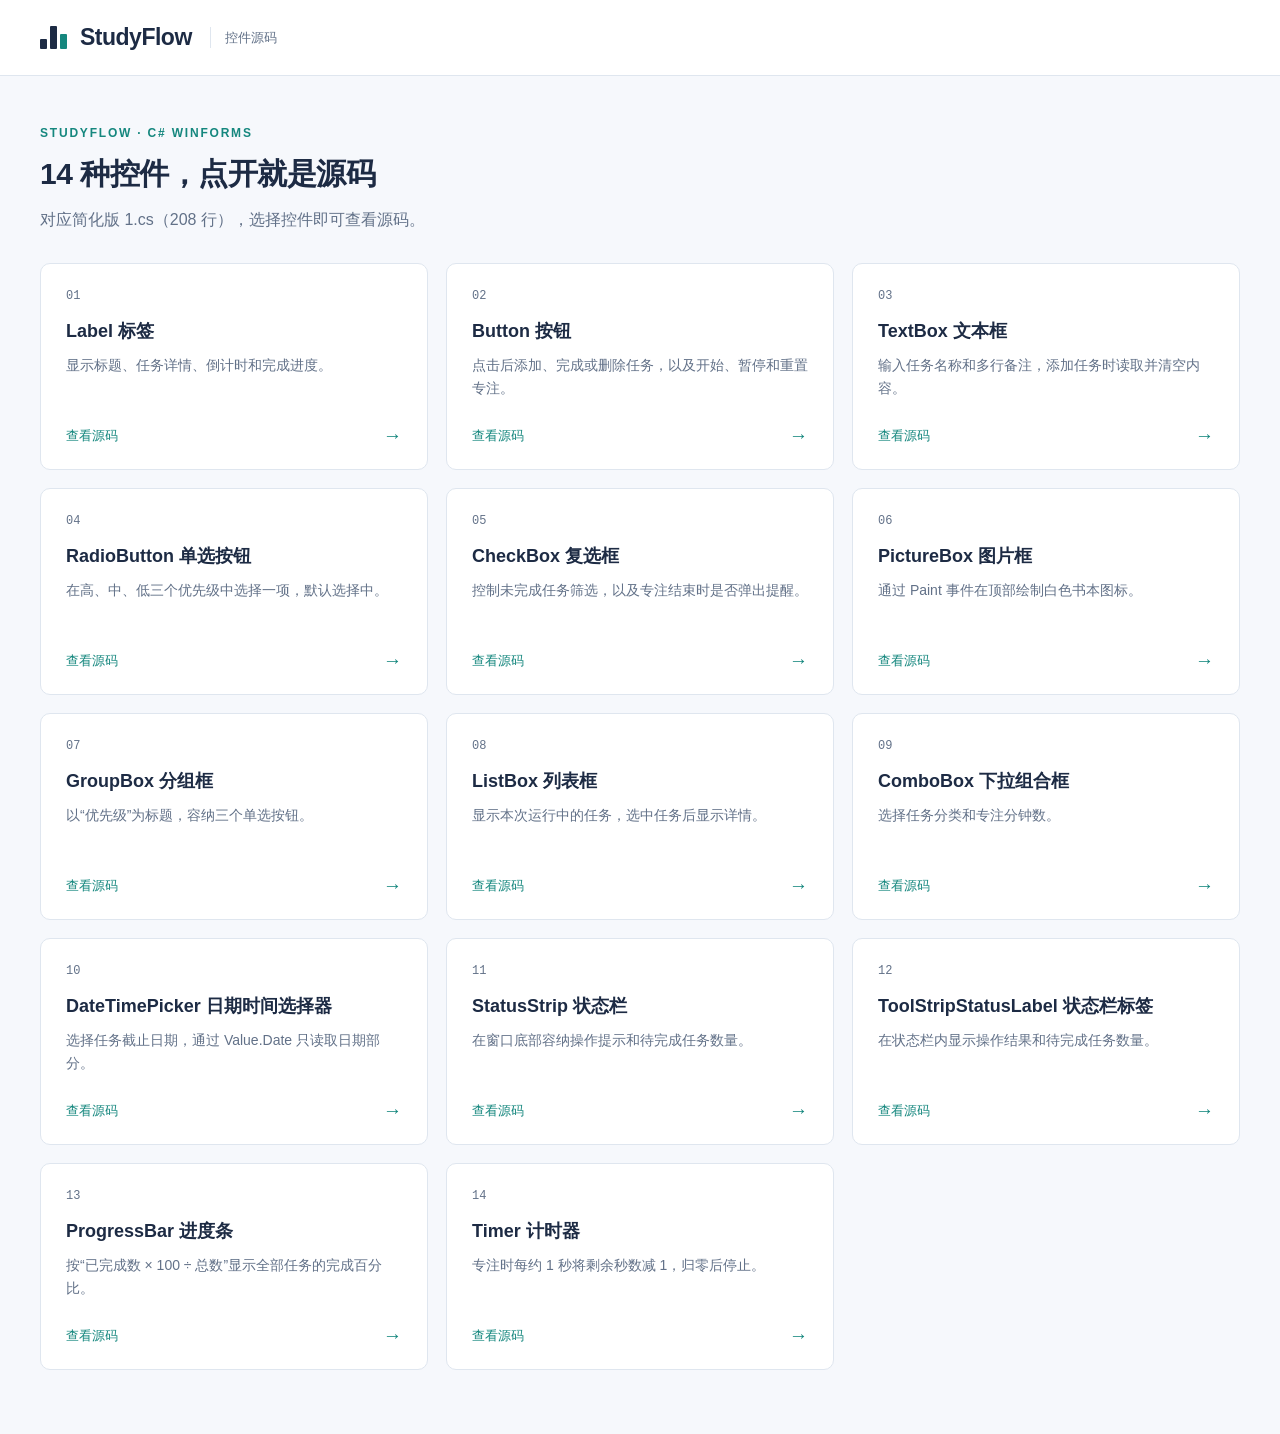
==== commit 221bf638: "Sync control guide with simplified 208-line C# source" ====
--- a/index.html
+++ b/index.html
@@ -7,11 +7,11 @@
   <meta name="description" content="14 种 C# WinForms 控件，点击即可查看 StudyFlow 项目中的对应源码。">
   <title>StudyFlow · 14 种控件源码</title>
   <link rel="icon" href="assets/favicon.svg" type="image/svg+xml">
-  <link rel="stylesheet" href="style.css?v=simple14-1">
-  <script defer src="data/source-text.js"></script>
-  <script defer src="data/simple-controls.js?v=simple14-1"></script>
-  <script defer src="code.js"></script>
-  <script defer src="app.js?v=simple14-1"></script>
+  <link rel="stylesheet" href="style.css?v=sync208-20261018">
+  <script defer src="data/source-text.js?v=sync208-20261018"></script>
+  <script defer src="data/simple-controls.js?v=sync208-20261018"></script>
+  <script defer src="code.js?v=sync208-20261018"></script>
+  <script defer src="app.js?v=sync208-20261018"></script>
 </head>
 <body>
   <a class="skip-link" href="#main">跳到内容</a>
